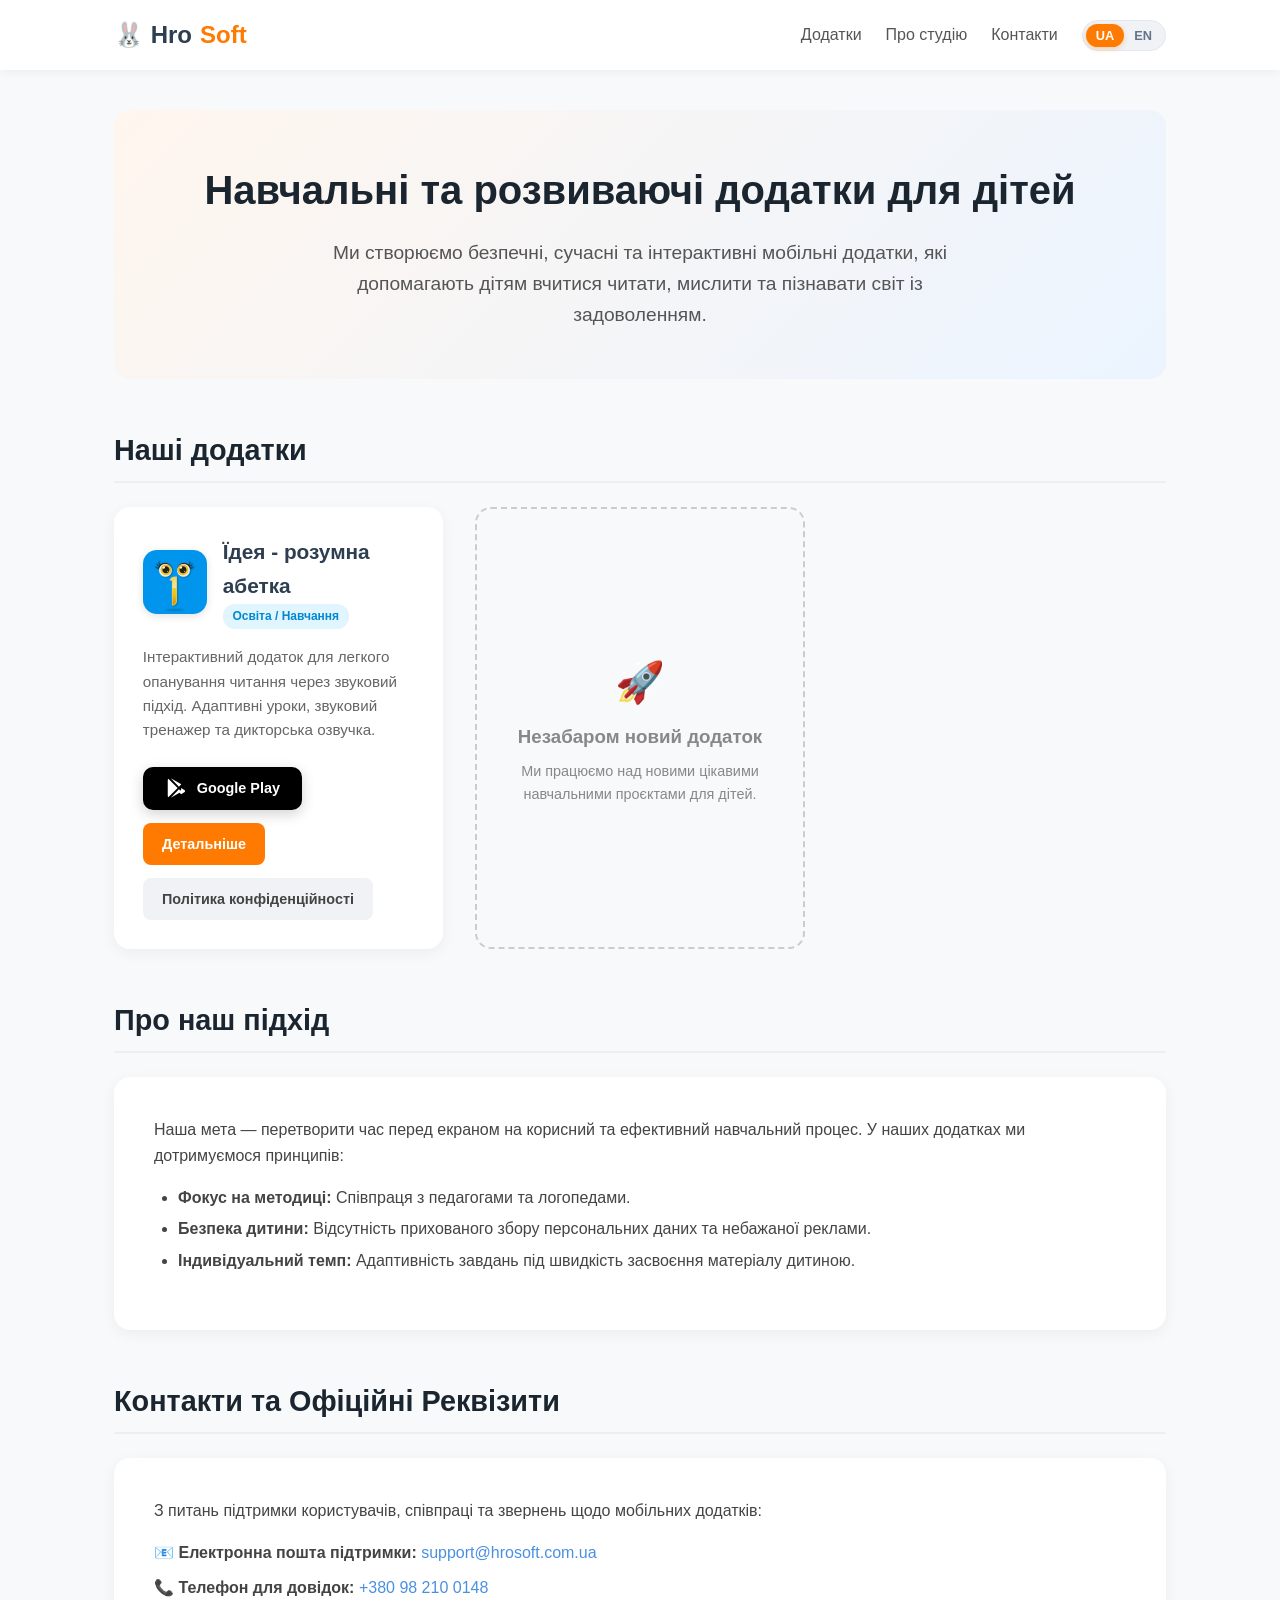
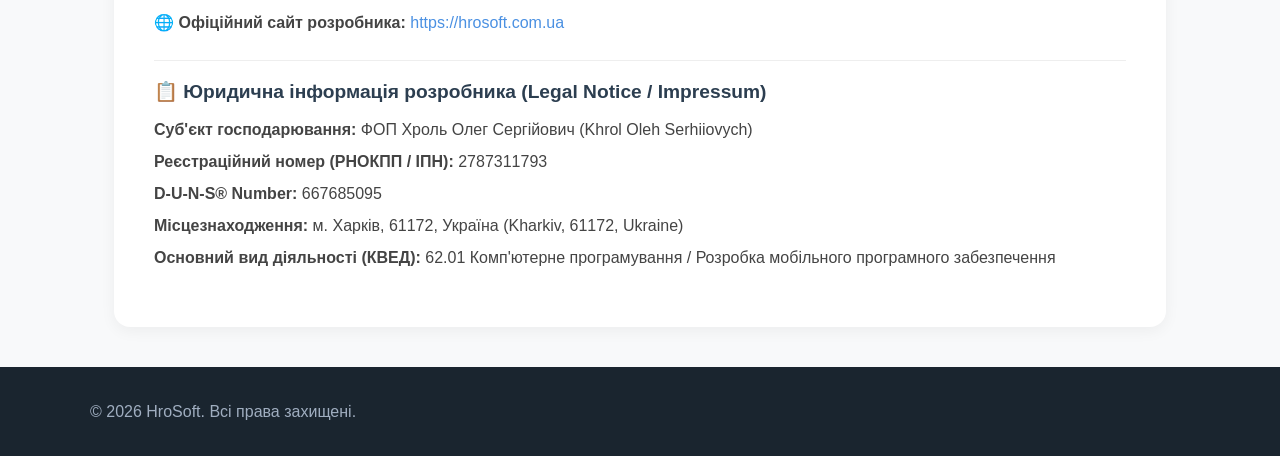
==== index.html @ e489e6f2 "ga4" ====
<!DOCTYPE html>
<html lang="uk">
<head>
    <meta charset="UTF-8">
    <meta name="viewport" content="width=device-width, initial-scale=1.0">
    <title>HroSoft — Інтерактивні та Навчальні Додатки для Дітей / Educational Apps for Kids</title>
    <meta name="description" content="Розробка сучасних, безпечних та якісних освітніх мобільних додатків для дітей. Educational apps for kids.">
    <link rel="stylesheet" href="css/style.css">
    <!-- Google Tag Manager / Analytics -->
    <script async src="https://www.googletagmanager.com/gtm.js?id=GTM-M3L9XRZD"></script>
    <script>
      window.dataLayer = window.dataLayer || [];
      function gtag(){dataLayer.push(arguments);}
      gtag('js', new Date());
      gtag('config', 'GTM-M3L9XRZD', { 'allow_google_signals': false });
    </script>
    <script src="js/lang-switcher.js" defer></script>
    <script src="js/analytics.js" defer></script>
</head>
<body>

    <!-- Header Navigation -->
    <header>
        <div class="nav-container">
            <div class="logo">
                🐰 Hro<span>Soft</span>
            </div>
            <ul class="nav-links">
                <li><a href="#apps" data-lang="uk">Додатки</a><a href="#apps" data-lang="en">Apps</a></li>
                <li><a href="#about" data-lang="uk">Про студію</a><a href="#about" data-lang="en">About Us</a></li>
                <li><a href="#contact" data-lang="uk">Контакти</a><a href="#contact" data-lang="en">Contact</a></li>
                <li>
                    <div class="lang-switcher">
                        <button class="lang-btn lang-btn-uk active">UA</button>
                        <button class="lang-btn lang-btn-en">EN</button>
                    </div>
                </li>
            </ul>
        </div>
    </header>

    <!-- Main Content Container -->
    <main class="container">

        <!-- Hero Section -->
        <section class="hero">
            <div data-lang="uk">
                <h1>Навчальні та розвиваючі додатки для дітей</h1>
                <p>Ми створюємо безпечні, сучасні та інтерактивні мобільні додатки, які допомагають дітям вчитися читати, мислити та пізнавати світ із задоволенням.</p>
            </div>
            <div data-lang="en">
                <h1>Educational & Interactive Apps for Kids</h1>
                <p>We craft safe, modern, and engaging mobile applications designed to help children learn reading, critical thinking, and exploring the world with joy.</p>
            </div>
        </section>

        <!-- Apps Section -->
        <section id="apps">
            <h2 class="section-title" data-lang="uk">Наші додатки</h2>
            <h2 class="section-title" data-lang="en">Our Applications</h2>

            <div class="app-grid">

                <!-- App Card 1: Alphabet for Kids -->
                <div class="app-card">
                    <div class="app-header">
                        <img src="img/alphabet-for-kids_app-icon.png" alt="Їдея - розумна абетка" class="app-icon-img">
                        <div class="app-title">
                            <h3 data-lang="uk">Їдея - розумна абетка</h3>
                            <h3 data-lang="en">Idea - Smart Alphabet for Kids</h3>
                            <span class="app-badge" data-lang="uk">Освіта / Навчання</span>
                            <span class="app-badge" data-lang="en">Education / Learning</span>
                        </div>
                    </div>
                    <p class="app-desc" data-lang="uk">
                        Інтерактивний додаток для легкого опанування читання через звуковий підхід. Адаптивні уроки, звуковий тренажер та дикторська озвучка.
                    </p>
                    <p class="app-desc" data-lang="en">
                        An interactive app for learning reading through a sound-focused phonics method. Adaptive lessons, voice trainer, and studio narration.
                    </p>
                    <div class="app-actions">
                        <a href="https://play.google.com/store/apps/details?id=com.khrololll.alphabetforkids" target="_blank" class="btn btn-playstore" data-lang="uk" onclick="HroSoftAnalytics.trackGooglePlayClick('home_app_card')">
                            <svg viewBox="0 0 24 24" fill="currentColor"><path d="M3.609 1.814L13.792 12 3.61 22.186A2.373 2.373 0 0 1 3 20.573V3.427c0-.623.235-1.205.609-1.613zm11.6 11.601l2.571 2.571-11.442 6.55 8.871-9.121zm0-2.83l-8.87-9.122 11.441 6.551-2.571 2.571zm2.348 1.415l3.585 2.053a1.498 1.498 0 0 1 0 2.594l-3.585 2.053-2.348-2.348 2.348-2.352z"/></svg>
                            Google Play
                        </a>
                        <a href="https://play.google.com/store/apps/details?id=com.khrololll.alphabetforkids" target="_blank" class="btn btn-playstore" data-lang="en" onclick="HroSoftAnalytics.trackGooglePlayClick('home_app_card')">
                            <svg viewBox="0 0 24 24" fill="currentColor"><path d="M3.609 1.814L13.792 12 3.61 22.186A2.373 2.373 0 0 1 3 20.573V3.427c0-.623.235-1.205.609-1.613zm11.6 11.601l2.571 2.571-11.442 6.55 8.871-9.121zm0-2.83l-8.87-9.122 11.441 6.551-2.571 2.571zm2.348 1.415l3.585 2.053a1.498 1.498 0 0 1 0 2.594l-3.585 2.053-2.348-2.348 2.348-2.352z"/></svg>
                            Google Play
                        </a>
                        <a href="apps/alphabet-for-kids.html" class="btn btn-primary" data-lang="uk">Детальніше</a>
                        <a href="apps/alphabet-for-kids.html" class="btn btn-primary" data-lang="en">Learn More</a>
                        <a href="privacy/alphabet-for-kids.html" class="btn btn-secondary" data-lang="uk">Політика конфіденційності</a>
                        <a href="privacy/alphabet-for-kids.html" class="btn btn-secondary" data-lang="en">Privacy Policy</a>
                    </div>
                </div>

                <!-- Placeholder App Card 2 (Future App) -->
                <div class="app-card placeholder">
                    <div data-lang="uk">
                        <span style="font-size: 2.5rem; display: block; margin-bottom: 0.5rem;">🚀</span>
                        <h3>Незабаром новий додаток</h3>
                        <p style="font-size: 0.9rem; margin-top: 0.5rem;">Ми працюємо над новими цікавими навчальними проєктами для дітей.</p>
                    </div>
                    <div data-lang="en">
                        <span style="font-size: 2.5rem; display: block; margin-bottom: 0.5rem;">🚀</span>
                        <h3>New App Coming Soon</h3>
                        <p style="font-size: 0.9rem; margin-top: 0.5rem;">We are developing new engaging educational products for children.</p>
                    </div>
                </div>

            </div>
        </section>

        <!-- About Section -->
        <section id="about" style="margin-bottom: 3rem;">
            <h2 class="section-title" data-lang="uk">Про наш підхід</h2>
            <h2 class="section-title" data-lang="en">Our Pedagogical Approach</h2>
            <div class="doc-content">
                <div data-lang="uk">
                    <p>Наша мета — перетворити час перед екраном на корисний та ефективний навчальний процес. У наших додатках ми дотримуємося принципів:</p>
                    <ul>
                        <li><strong>Фокус на методиці:</strong> Співпраця з педагогами та логопедами.</li>
                        <li><strong>Безпека дитини:</strong> Відсутність прихованого збору персональних даних та небажаної реклами.</li>
                        <li><strong>Індивідуальний темп:</strong> Адаптивність завдань під швидкість засвоєння матеріалу дитиною.</li>
                    </ul>
                </div>
                <div data-lang="en">
                    <p>Our mission is to turn screen time into a fruitful and effective educational experience. In all our applications, we follow strict core principles:</p>
                    <ul>
                        <li><strong>Phonics & Pedagogy:</strong> Developed in alignment with speech therapists and educators.</li>
                        <li><strong>Child Safety First:</strong> Zero personal data tracking, no third-party ads, fully COPPA compliant.</li>
                        <li><strong>Adaptive Pace:</strong> Smart algorithms tailored to each child's individual learning speed.</li>
                    </ul>
                </div>
            </div>
        </section>

        <!-- Contact & Legal Section -->
        <section id="contact">
            <h2 class="section-title" data-lang="uk">Контакти та Офіційні Реквізити</h2>
            <h2 class="section-title" data-lang="en">Contact & Legal Notice</h2>
            <div class="doc-content">
                <div data-lang="uk">
                    <p>З питань підтримки користувачів, співпраці та звернень щодо мобільних додатків:</p>
                    <ul style="list-style: none; padding-left: 0; margin-bottom: 1.5rem;">
                        <li style="margin-bottom: 0.6rem;">
                            📧 <strong>Електронна пошта підтримки:</strong>
                            <a href="mailto:support@hrosoft.com.ua">support@hrosoft.com.ua</a>
                        </li>
                        <li style="margin-bottom: 0.6rem;">
                            📞 <strong>Телефон для довідок:</strong>
                            <a href="tel:+380982100148">+380 98 210 0148</a>
                        </li>
                        <li style="margin-bottom: 0.6rem;">
                            🌐 <strong>Офіційний сайт розробника:</strong>
                            <a href="https://hrosoft.com.ua">https://hrosoft.com.ua</a>
                        </li>
                    </ul>

                    <h3 style="font-size: 1.2rem; color: #2c3e50; margin-top: 1.5rem; margin-bottom: 0.6rem; border-top: 1px solid #eee; padding-top: 1rem;">
                        📋 Юридична інформація розробника (Legal Notice / Impressum)
                    </h3>
                    <ul style="list-style: none; padding-left: 0;">
                        <li style="margin-bottom: 0.4rem;">
                            <strong>Суб'єкт господарювання:</strong> ФОП Хроль Олег Сергійович (Khrol Oleh Serhiiovych)
                        </li>
                        <li style="margin-bottom: 0.4rem;">
                            <strong>Реєстраційний номер (РНОКПП / ІПН):</strong> 2787311793
                        </li>
                        <li style="margin-bottom: 0.4rem;">
                            <strong>D-U-N-S® Number:</strong> 667685095
                        </li>
                        <li style="margin-bottom: 0.4rem;">
                            <strong>Місцезнаходження:</strong> м. Харків, 61172, Україна (Kharkiv, 61172, Ukraine)
                        </li>
                        <li style="margin-bottom: 0.4rem;">
                            <strong>Основний вид діяльності (КВЕД):</strong> 62.01 Комп'ютерне програмування / Розробка мобільного програмного забезпечення
                        </li>
                    </ul>
                </div>
                <div data-lang="en">
                    <p>For customer support, inquiries, and partnership requests:</p>
                    <ul style="list-style: none; padding-left: 0; margin-bottom: 1.5rem;">
                        <li style="margin-bottom: 0.6rem;">
                            📧 <strong>Support Email:</strong>
                            <a href="mailto:support@hrosoft.com.ua">support@hrosoft.com.ua</a>
                        </li>
                        <li style="margin-bottom: 0.6rem;">
                            📞 <strong>Phone:</strong>
                            <a href="tel:+380982100148">+380 98 210 0148</a>
                        </li>
                        <li style="margin-bottom: 0.6rem;">
                            🌐 <strong>Official Website:</strong>
                            <a href="https://hrosoft.com.ua">https://hrosoft.com.ua</a>
                        </li>
                    </ul>

                    <h3 style="font-size: 1.2rem; color: #2c3e50; margin-top: 1.5rem; margin-bottom: 0.6rem; border-top: 1px solid #eee; padding-top: 1rem;">
                        📋 Publisher Information & Legal Impressum
                    </h3>
                    <ul style="list-style: none; padding-left: 0;">
                        <li style="margin-bottom: 0.4rem;">
                            <strong>Publisher Entity:</strong> Sole Proprietor Khrol Oleh Serhiiovych (HroSoft)
                        </li>
                        <li style="margin-bottom: 0.4rem;">
                            <strong>Tax Registration Number (INN/РНОКПП):</strong> 2787311793
                        </li>
                        <li style="margin-bottom: 0.4rem;">
                            <strong>D-U-N-S® Number:</strong> 667685095
                        </li>
                        <li style="margin-bottom: 0.4rem;">
                            <strong>Business Location:</strong> Kharkiv, 61172, Ukraine
                        </li>
                        <li style="margin-bottom: 0.4rem;">
                            <strong>Primary Activity (NACE / KVED):</strong> 62.01 Computer Programming / Mobile Software Development
                        </li>
                    </ul>
                </div>
            </div>
        </section>

    </main>

    <!-- Footer -->
    <footer>
        <div class="footer-container">
            <div>
                &copy; 2026 HroSoft. <span data-lang="uk">Всі права захищені.</span><span data-lang="en">All rights reserved.</span>
            </div>
        </div>
    </footer>

</body>
</html>
---- css/style.css ----
/* Global Reset & Base Styles */
* {
    box-sizing: border-box;
    margin: 0;
    padding: 0;
}

body {
    font-family: -apple-system, BlinkMacSystemFont, "Segoe UI", Roboto, Helvetica, Arial, sans-serif;
    line-height: 1.6;
    color: #2c3e50;
    background-color: #f8f9fa;
    display: flex;
    flex-direction: column;
    min-height: 100vh;
}

a {
    color: #4A90E2;
    text-decoration: none;
    transition: color 0.2s ease-in-out;
}

a:hover {
    color: #2a65a0;
    text-decoration: underline;
}

/* Header & Navigation */
header {
    background: #ffffff;
    box-shadow: 0 2px 10px rgba(0, 0, 0, 0.05);
    position: sticky;
    top: 0;
    z-index: 1000;
}

.nav-container {
    max-width: 1100px;
    margin: 0 auto;
    padding: 1rem 1.5rem;
    display: flex;
    justify-content: space-between;
    align-items: center;
}

.logo {
    font-size: 1.5rem;
    font-weight: 700;
    color: #2c3e50;
    display: flex;
    align-items: center;
    gap: 0.5rem;
}

.logo span {
    color: #FF7A00; /* Vibrant Orange accent */
}

.nav-links {
    display: flex;
    list-style: none;
    gap: 1.5rem;
    align-items: center;
}

.nav-links a {
    font-weight: 500;
    color: #555;
}

.nav-links a:hover {
    color: #FF7A00;
    text-decoration: none;
}

/* Language Switcher Pill Button */
.lang-switcher {
    display: inline-flex;
    background: #f0f2f5;
    border-radius: 20px;
    padding: 3px;
    border: 1px solid #e2e8f0;
}

.lang-btn {
    padding: 4px 10px;
    font-size: 0.8rem;
    font-weight: 700;
    border-radius: 16px;
    color: #64748b;
    cursor: pointer;
    border: none;
    background: transparent;
    transition: all 0.2s ease;
    text-decoration: none !important;
}

.lang-btn.active {
    background: #FF7A00;
    color: #ffffff !important;
    box-shadow: 0 2px 5px rgba(255, 122, 0, 0.3);
}

/* Container */
.container {
    max-width: 1100px;
    margin: 0 auto;
    padding: 2.5rem 1.5rem;
    flex: 1;
}

/* Hero Section */
.hero {
    text-align: center;
    padding: 3rem 1.5rem;
    background: linear-gradient(135deg, #FFF6EE 0%, #EBF4FF 100%);
    border-radius: 16px;
    margin-bottom: 3rem;
}

.hero h1 {
    font-size: 2.5rem;
    color: #1a252f;
    margin-bottom: 1rem;
}

.hero p {
    font-size: 1.2rem;
    color: #555;
    max-width: 700px;
    margin: 0 auto;
}

/* App Cards Grid */
.section-title {
    font-size: 1.8rem;
    margin-bottom: 1.5rem;
    color: #1a252f;
    border-bottom: 2px solid #eee;
    padding-bottom: 0.5rem;
}

.app-grid {
    display: grid;
    grid-template-columns: repeat(auto-fill, minmax(300px, 1fr));
    gap: 2rem;
    margin-bottom: 3rem;
}

.app-card {
    background: #ffffff;
    border-radius: 16px;
    padding: 1.8rem;
    box-shadow: 0 4px 15px rgba(0, 0, 0, 0.05);
    display: flex;
    flex-direction: column;
    transition: transform 0.2s ease, box-shadow 0.2s ease;
}

.app-card:hover {
    transform: translateY(-5px);
    box-shadow: 0 8px 25px rgba(0, 0, 0, 0.1);
}

.app-header {
    display: flex;
    align-items: center;
    gap: 1rem;
    margin-bottom: 1rem;
}

.app-icon, .app-icon-blue {
    width: 64px;
    height: 64px;
    background: #FF7A00;
    color: white;
    font-size: 2rem;
    display: flex;
    align-items: center;
    justify-content: center;
    border-radius: 14px;
    font-weight: bold;
}

.app-icon-blue {
    background: #2596be;
    color: #ffe54b;
}

.app-icon-img {
    width: 64px;
    height: 64px;
    border-radius: 14px;
    object-fit: cover;
    box-shadow: 0 2px 8px rgba(0, 0, 0, 0.12);
}

.app-icon-img-large {
    width: 80px;
    height: 80px;
    border-radius: 18px;
    object-fit: cover;
    box-shadow: 0 4px 12px rgba(0, 0, 0, 0.15);
}

.app-title h3 {
    font-size: 1.3rem;
    color: #2c3e50;
}

.app-badge {
    font-size: 0.75rem;
    background: #e1f5fe;
    color: #0288d1;
    padding: 0.2rem 0.6rem;
    border-radius: 12px;
    font-weight: 600;
    display: inline-block;
}

.app-desc {
    color: #666;
    margin-bottom: 1.5rem;
    flex: 1;
    font-size: 0.95rem;
}

.app-actions {
    display: flex;
    flex-wrap: wrap;
    gap: 0.8rem;
}

.btn {
    display: inline-block;
    padding: 0.6rem 1.2rem;
    border-radius: 8px;
    font-weight: 600;
    font-size: 0.9rem;
    text-align: center;
    cursor: pointer;
    border: none;
    transition: background 0.2s ease;
}

.btn-primary {
    background: #FF7A00;
    color: #fff !important;
}

.btn-primary:hover {
    background: #e06c00;
    text-decoration: none;
}

.btn-secondary {
    background: #f0f2f5;
    color: #444 !important;
}

.btn-secondary:hover {
    background: #e2e5e9;
    text-decoration: none;
}

/* Google Play Store Badge Button */
.btn-playstore {
    background: #000000;
    color: #ffffff !important;
    display: inline-flex;
    align-items: center;
    gap: 0.6rem;
    padding: 0.65rem 1.4rem;
    border-radius: 10px;
    font-weight: 600;
    box-shadow: 0 4px 14px rgba(0,0,0,0.18);
    transition: transform 0.2s ease, background 0.2s ease;
}

.btn-playstore:hover {
    background: #1a1a1a;
    transform: translateY(-2px);
    text-decoration: none;
}

.btn-playstore svg {
    width: 22px;
    height: 22px;
}

/* Screenshot Gallery */
.screenshot-gallery-container {
    margin: 2rem 0;
}

.screenshot-gallery {
    display: flex;
    gap: 1.2rem;
    overflow-x: auto;
    padding: 0.5rem 0.2rem 1.5rem 0.2rem;
    scroll-behavior: smooth;
    -webkit-overflow-scrolling: touch;
}

.screenshot-gallery::-webkit-scrollbar {
    height: 8px;
}

.screenshot-gallery::-webkit-scrollbar-track {
    background: #edf2f7;
    border-radius: 4px;
}

.screenshot-gallery::-webkit-scrollbar-thumb {
    background: #cbd5e0;
    border-radius: 4px;
}

.screenshot-gallery::-webkit-scrollbar-thumb:hover {
    background: #a0aec0;
}

.screenshot-item {
    flex: 0 0 auto;
    width: 220px;
    border-radius: 16px;
    overflow: hidden;
    box-shadow: 0 6px 18px rgba(0, 0, 0, 0.1);
    transition: transform 0.2s ease;
}

.screenshot-item:hover {
    transform: translateY(-4px);
}

.screenshot-item img {
    width: 100%;
    height: auto;
    display: block;
    border-radius: 16px;
}

/* ==========================================
   VIDEO CAROUSEL STYLES
   ========================================== */
.carousel-container {
    position: relative;
    max-width: 800px;
    margin: 2.5rem auto;
    overflow: hidden;
    border-radius: 20px;
    box-shadow: 0 10px 30px rgba(0, 0, 0, 0.08);
    background: #ffffff;
}

.carousel-track {
    display: flex;
    transition: transform 0.4s ease-in-out;
}

.carousel-slide {
    min-width: 100%;
    box-sizing: border-box;
    padding: 2rem;
    text-align: center;
}

.video-placeholder-wrapper {
    position: relative;
    width: 100%;
    max-width: 600px;
    aspect-ratio: 16 / 9;
    margin: 0 auto 1.5rem auto;
    border-radius: 16px;
    overflow: hidden;
    background: #1a252f;
    box-shadow: 0 6px 20px rgba(0, 0, 0, 0.15);
    cursor: pointer;
}

.video-placeholder-wrapper img {
    width: 100%;
    height: 100%;
    object-fit: cover;
    opacity: 0.85;
    transition: opacity 0.3s ease;
}

.video-placeholder-wrapper:hover img {
    opacity: 0.95;
}

.play-overlay-button {
    position: absolute;
    top: 50%;
    left: 50%;
    transform: translate(-50%, -50%);
    width: 68px;
    height: 68px;
    background: rgba(255, 122, 0, 0.9);
    border-radius: 50%;
    display: flex;
    align-items: center;
    justify-content: center;
    color: #ffffff;
    font-size: 2rem;
    box-shadow: 0 4px 15px rgba(255, 122, 0, 0.4);
    transition: transform 0.2s ease, background 0.2s ease;
}

.video-placeholder-wrapper:hover .play-overlay-button {
    transform: translate(-50%, -50%) scale(1.1);
    background: #FF7A00;
}

.slide-caption {
    font-size: 1.1rem;
    color: #444;
    font-weight: 500;
    line-height: 1.5;
    max-width: 650px;
    margin: 0 auto;
}

.carousel-controls {
    display: flex;
    align-items: center;
    justify-content: space-between;
    padding: 1rem 2rem 1.5rem 2rem;
}

.carousel-btn {
    background: #ffffff;
    border: 2px solid #e2e8f0;
    width: 44px;
    height: 44px;
    border-radius: 50%;
    font-size: 1.3rem;
    color: #2c3e50;
    cursor: pointer;
    display: flex;
    align-items: center;
    justify-content: center;
    transition: all 0.2s ease;
}

.carousel-btn:hover:not(:disabled) {
    background: #FF7A00;
    color: #ffffff;
    border-color: #FF7A00;
}

.carousel-btn:disabled {
    opacity: 0.3;
    cursor: not-allowed;
}

.carousel-dots {
    display: flex;
    gap: 0.5rem;
}

.carousel-dot {
    width: 10px;
    height: 10px;
    border-radius: 50%;
    background: #cbd5e0;
    border: none;
    cursor: pointer;
    transition: all 0.3s ease;
}

.carousel-dot.active {
    background: #FF7A00;
    width: 24px;
    border-radius: 12px;
}


/* ==========================================
   3D FLIP CARDS STYLES (BENEFITS)
   ========================================== */
.flip-cards-grid {
    display: grid;
    grid-template-columns: repeat(auto-fill, minmax(280px, 1fr));
    gap: 1.8rem;
    margin: 2.5rem 0;
}

.flip-card {
    background-color: transparent;
    width: 100%;
    height: 220px;
    perspective: 1000px;
    cursor: pointer;
}

.flip-card-inner {
    position: relative;
    width: 100%;
    height: 100%;
    text-align: center;
    transition: transform 0.6s cubic-bezier(0.4, 0, 0.2, 1);
    transform-style: preserve-3d;
    border-radius: 16px;
    box-shadow: 0 4px 15px rgba(0, 0, 0, 0.06);
}

.flip-card:hover .flip-card-inner,
.flip-card.flipped .flip-card-inner {
    transform: rotateY(180deg);
}

.flip-card-front,
.flip-card-back {
    position: absolute;
    width: 100%;
    height: 100%;
    -webkit-backface-visibility: hidden;
    backface-visibility: hidden;
    border-radius: 16px;
    padding: 1.8rem;
    display: flex;
    flex-direction: column;
    justify-content: center;
    align-items: center;
    box-sizing: border-box;
}

.flip-card-front {
    background: #ffffff;
    border: 2px solid #edf2f7;
    color: #1a252f;
}

.flip-card-front h3 {
    font-size: 1.3rem;
    color: #2c3e50;
    margin-bottom: 0.8rem;
}

.flip-hint {
    font-size: 0.8rem;
    color: #FF7A00;
    font-weight: 600;
    display: inline-block;
    background: #FFF6EE;
    padding: 0.3rem 0.8rem;
    border-radius: 12px;
}

.flip-card-back {
    background: linear-gradient(135deg, #1a252f 0%, #2c3e50 100%);
    color: #ffffff;
    transform: rotateY(180deg);
}

.flip-card-back p {
    font-size: 0.95rem;
    line-height: 1.5;
    color: #e2e8f0;
}


/* ==========================================
   4-STEP LEARNING FLOW STYLES
   ========================================== */
.steps-grid {
    display: grid;
    grid-template-columns: repeat(auto-fill, minmax(220px, 1fr));
    gap: 1.5rem;
    margin: 2.5rem 0;
}

.step-card {
    background: #ffffff;
    border-radius: 16px;
    padding: 1.8rem;
    text-align: center;
    box-shadow: 0 4px 15px rgba(0, 0, 0, 0.05);
    border-top: 4px solid #FF7A00;
    position: relative;
}

.step-number {
    position: absolute;
    top: -16px;
    left: 50%;
    transform: translateX(-50%);
    width: 32px;
    height: 32px;
    background: #FF7A00;
    color: #ffffff;
    font-weight: 700;
    border-radius: 50%;
    display: flex;
    align-items: center;
    justify-content: center;
    font-size: 0.9rem;
    box-shadow: 0 2px 8px rgba(255, 122, 0, 0.4);
}

.step-card h3 {
    font-size: 1.2rem;
    margin-top: 0.5rem;
    margin-bottom: 0.6rem;
    color: #1a252f;
}

.step-card p {
    font-size: 0.9rem;
    color: #666;
    line-height: 1.4;
}

/* Placeholder App Card */
.app-card.placeholder {
    border: 2px dashed #ccc;
    background: transparent;
    box-shadow: none;
    justify-content: center;
    align-items: center;
    text-align: center;
    color: #888;
    min-height: 220px;
}

.app-card.placeholder:hover {
    transform: none;
    box-shadow: none;
}

/* Document Page Styles */
.doc-content {
    background: #ffffff;
    padding: 2.5rem;
    border-radius: 16px;
    box-shadow: 0 4px 15px rgba(0, 0, 0, 0.05);
}

.doc-content h1 {
    font-size: 2rem;
    margin-bottom: 1.5rem;
    color: #1a252f;
}

.doc-content h2 {
    font-size: 1.4rem;
    margin-top: 1.8rem;
    margin-bottom: 0.8rem;
    color: #2c3e50;
    border-bottom: 1px solid #eee;
    padding-bottom: 0.4rem;
}

.doc-content p, .doc-content ul {
    margin-bottom: 1rem;
    color: #444;
}

.doc-content ul {
    padding-left: 1.5rem;
}

.doc-content li {
    margin-bottom: 0.4rem;
}

.placeholder-box {
    background: #fff8e1;
    border-left: 4px solid #ffb300;
    padding: 1rem 1.2rem;
    margin: 1.5rem 0;
    border-radius: 0 8px 8px 0;
    font-style: italic;
    color: #5d4037;
}

/* Footer */
footer {
    background: #1a252f;
    color: #a0aec0;
    padding: 2rem 1.5rem;
    margin-top: auto;
}

.footer-container {
    max-width: 1100px;
    margin: 0 auto;
    display: flex;
    flex-wrap: wrap;
    justify-content: space-between;
    align-items: center;
    gap: 1rem;
}

.footer-links a {
    color: #a0aec0;
    margin-left: 1.5rem;
}

.footer-links a:hover {
    color: #ffffff;
}

/* Mobile Responsive */
@media (max-width: 600px) {
    .nav-container {
        flex-direction: column;
        gap: 1rem;
    }

    .hero h1 {
        font-size: 1.8rem;
    }

    .footer-container {
        flex-direction: column;
        text-align: center;
    }

    .footer-links a {
        margin: 0 0.5rem;
    }
}
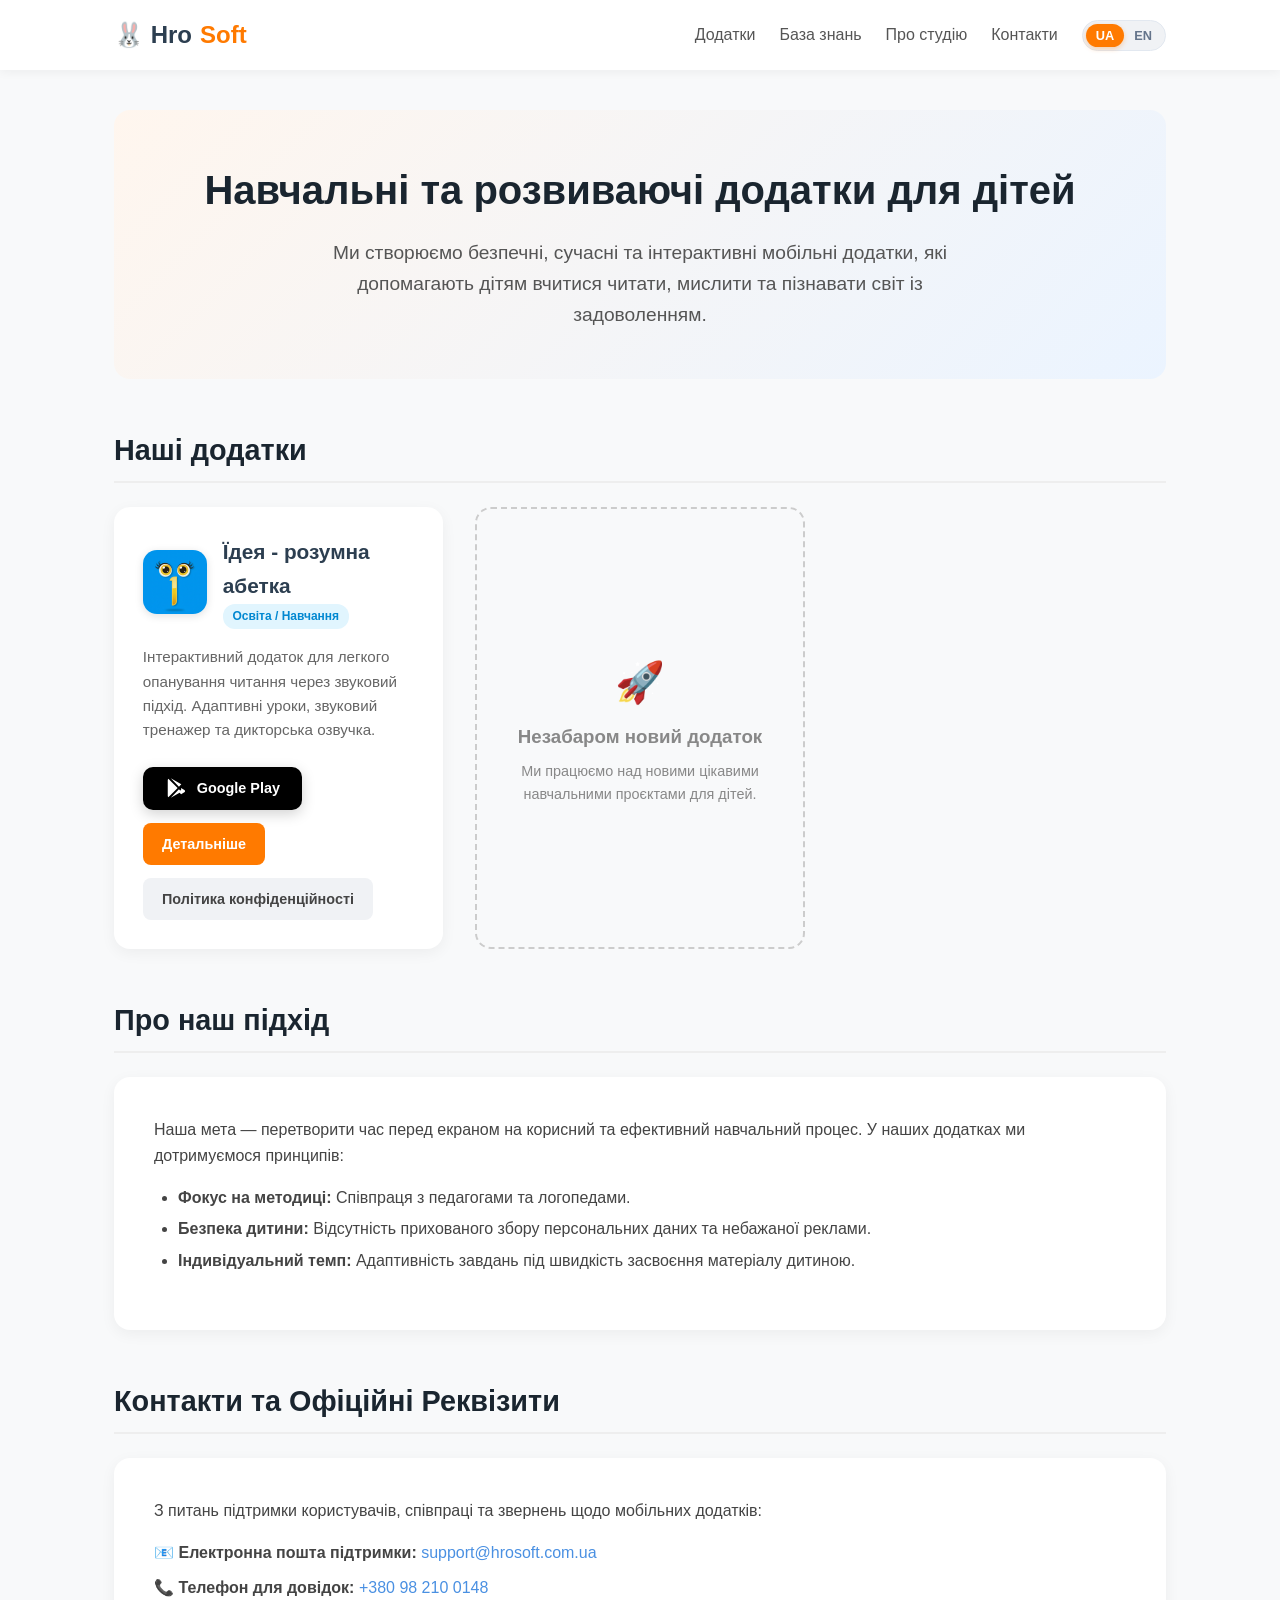
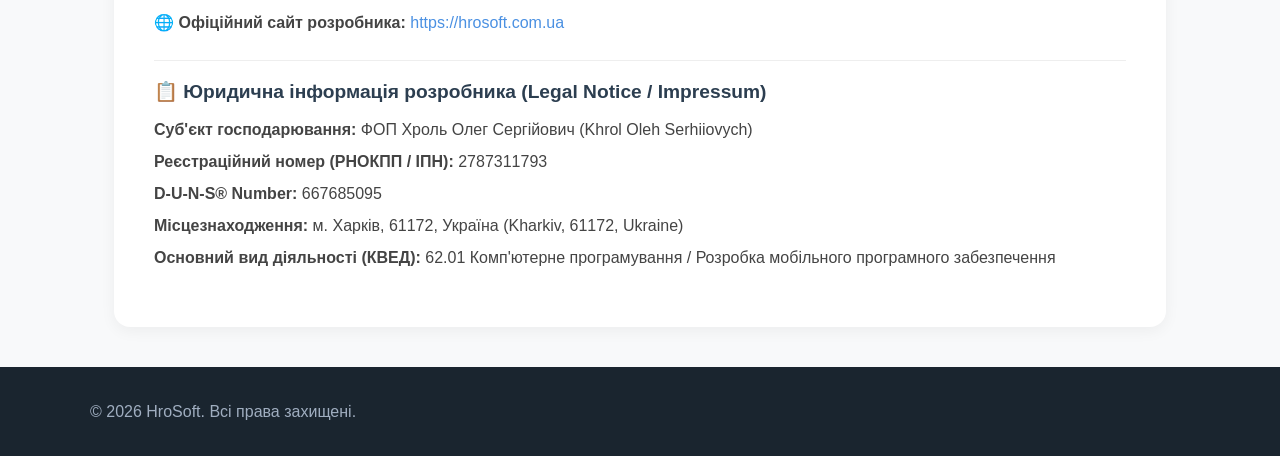
==== commit d5b6abb1: "adding some content" ====
--- a/index.html
+++ b/index.html
@@ -7,12 +7,12 @@
     <meta name="description" content="Розробка сучасних, безпечних та якісних освітніх мобільних додатків для дітей. Educational apps for kids.">
     <link rel="stylesheet" href="css/style.css">
     <!-- Google Tag Manager / Analytics -->
-    <script async src="https://www.googletagmanager.com/gtm.js?id=GTM-M3L9XRZD"></script>
+    <script async src="https://www.googletagmanager.com/gtm.js?id=GTM-NR4KRRZS"></script>
     <script>
       window.dataLayer = window.dataLayer || [];
       function gtag(){dataLayer.push(arguments);}
       gtag('js', new Date());
-      gtag('config', 'GTM-M3L9XRZD', { 'allow_google_signals': false });
+      gtag('config', 'GTM-NR4KRRZS', { 'allow_google_signals': false });
     </script>
     <script src="js/lang-switcher.js" defer></script>
     <script src="js/analytics.js" defer></script>
@@ -27,6 +27,7 @@
             </div>
             <ul class="nav-links">
                 <li><a href="#apps" data-lang="uk">Додатки</a><a href="#apps" data-lang="en">Apps</a></li>
+                <li><a href="content/alphabet-for-kids/index.html" data-lang="uk">База знань</a><a href="content/alphabet-for-kids/index.html" data-lang="en">Knowledge Hub</a></li>
                 <li><a href="#about" data-lang="uk">Про студію</a><a href="#about" data-lang="en">About Us</a></li>
                 <li><a href="#contact" data-lang="uk">Контакти</a><a href="#contact" data-lang="en">Contact</a></li>
                 <li>
--- a/css/style.css
+++ b/css/style.css
@@ -479,6 +479,58 @@
 
 
 /* ==========================================
+   HERO 3D FLIP CARD STYLES
+   ========================================== */
+.hero-flip-card {
+    width: 100%;
+    max-width: 280px;
+    height: 480px;
+    perspective: 1000px;
+    cursor: pointer;
+    margin: 0 auto;
+}
+
+.hero-flip-inner {
+    position: relative;
+    width: 100%;
+    height: 100%;
+    text-align: center;
+    transition: transform 0.6s cubic-bezier(0.4, 0, 0.2, 1);
+    transform-style: preserve-3d;
+}
+
+.hero-flip-card:hover .hero-flip-inner,
+.hero-flip-card.flipped .hero-flip-inner {
+    transform: rotateY(180deg);
+}
+
+.hero-flip-front,
+.hero-flip-back {
+    position: absolute;
+    width: 100%;
+    height: 100%;
+    -webkit-backface-visibility: hidden;
+    backface-visibility: hidden;
+    border-radius: 24px;
+    overflow: hidden;
+    box-shadow: 0 12px 35px rgba(0,0,0,0.15);
+    border: 4px solid #ffffff;
+    background: #ffffff;
+}
+
+.hero-flip-front img,
+.hero-flip-back img {
+    width: 100%;
+    height: 100%;
+    object-fit: cover;
+    display: block;
+}
+
+.hero-flip-back {
+    transform: rotateY(180deg);
+}
+
+/* ==========================================
    3D FLIP CARDS STYLES (BENEFITS)
    ========================================== */
 .flip-cards-grid {
@@ -507,7 +559,12 @@
     box-shadow: 0 4px 15px rgba(0, 0, 0, 0.06);
 }
 
-.flip-card:hover .flip-card-inner,
+@media (hover: hover) {
+    .flip-card:hover .flip-card-inner {
+        transform: rotateY(180deg);
+    }
+}
+
 .flip-card.flipped .flip-card-inner {
     transform: rotateY(180deg);
 }
@@ -614,6 +671,33 @@
     line-height: 1.4;
 }
 
+/* ==========================================
+   FOUNDER'S STORY BOX STYLES
+   ========================================== */
+.story-box {
+    background: #ffffff;
+    border-radius: 20px;
+    padding: 2.5rem;
+    box-shadow: 0 6px 20px rgba(0, 0, 0, 0.05);
+    border-left: 6px solid #FF7A00;
+    margin: 3rem 0;
+}
+
+.story-box p {
+    font-size: 1.05rem;
+    line-height: 1.7;
+    color: #444;
+    margin-bottom: 1.2rem;
+}
+
+.story-box p:last-child {
+    margin-bottom: 0;
+}
+
+.story-box strong {
+    color: #1a252f;
+}
+
 /* Placeholder App Card */
 .app-card.placeholder {
     border: 2px dashed #ccc;
@@ -705,14 +789,129 @@
 }
 
 /* Mobile Responsive */
-@media (max-width: 600px) {
+@media (max-width: 768px) {
+    html, body {
+        overflow-x: hidden;
+        width: 100%;
+    }
+
     .nav-container {
         flex-direction: column;
+        gap: 0.8rem;
+        padding: 0.8rem 1rem;
+        max-width: 100%;
+    }
+
+    .nav-links {
         gap: 1rem;
+        flex-wrap: wrap;
+        justify-content: center;
+        font-size: 0.9rem;
+    }
+
+    .container {
+        padding: 1rem 0.75rem;
+        max-width: 100%;
+        overflow-x: hidden;
+    }
+
+    .hero {
+        padding: 1.5rem 0.75rem !important;
+        text-align: center !important;
+        border-radius: 12px;
+        margin-bottom: 2rem;
+        max-width: 100%;
+    }
+
+    .hero > div[style*="flex"] {
+        flex-direction: column !important;
+        text-align: center !important;
+        align-items: center !important;
+        gap: 1rem !important;
+    }
+
+    .hero > div[style*="flex"] > div {
+        min-width: 0 !important;
+        width: 100% !important;
+        max-width: 100% !important;
     }
 
     .hero h1 {
-        font-size: 1.8rem;
+        font-size: 1.5rem !important;
+    }
+
+    .hero p {
+        font-size: 0.95rem !important;
+    }
+
+    .section-title {
+        font-size: 1.35rem;
+    }
+
+    .app-grid {
+        grid-template-columns: 1fr;
+        gap: 1rem;
+    }
+
+    .app-card {
+        padding: 1.2rem;
+    }
+
+    .flip-cards-grid {
+        grid-template-columns: 1fr;
+        gap: 1rem;
+    }
+
+    .flip-card {
+        height: 150px; /* Make compact so short text doesn't look lost */
+        width: 100%;
+    }
+
+    .flip-card-front, .flip-card-back {
+        padding: 1rem 1.2rem;
+    }
+
+    .flip-card-front h3 {
+        font-size: 1.15rem;
+    }
+
+    .flip-card-back p {
+        font-size: 0.9rem;
+    }
+
+    .steps-grid {
+        grid-template-columns: 1fr;
+        gap: 1.2rem;
+    }
+
+    .step-card {
+        padding: 1.2rem 1rem;
+    }
+
+    .story-box {
+        padding: 1.2rem 1rem;
+        margin: 1.5rem 0;
+    }
+
+    .story-box p {
+        font-size: 0.95rem;
+    }
+
+    .doc-content {
+        padding: 1.2rem;
+    }
+
+    .carousel-container {
+        max-width: 100%;
+        border-radius: 14px;
+    }
+
+    .carousel-slide {
+        padding: 0.8rem;
+    }
+
+    .carousel-controls {
+        padding: 0.6rem 0.8rem 1rem 0.8rem;
     }
 
     .footer-container {
@@ -720,7 +919,29 @@
         text-align: center;
     }
 
+    .footer-links {
+        display: flex;
+        flex-wrap: wrap;
+        justify-content: center;
+        gap: 0.8rem;
+    }
+
     .footer-links a {
-        margin: 0 0.5rem;
-    }
-}
+        margin-left: 0;
+        margin: 0 0.4rem;
+    }
+}
+
+@media (max-width: 480px) {
+    .hero h1 {
+        font-size: 1.35rem !important;
+    }
+
+    .flip-card {
+        height: 130px;
+    }
+
+    .flip-card-front h3 {
+        font-size: 1.05rem;
+    }
+}
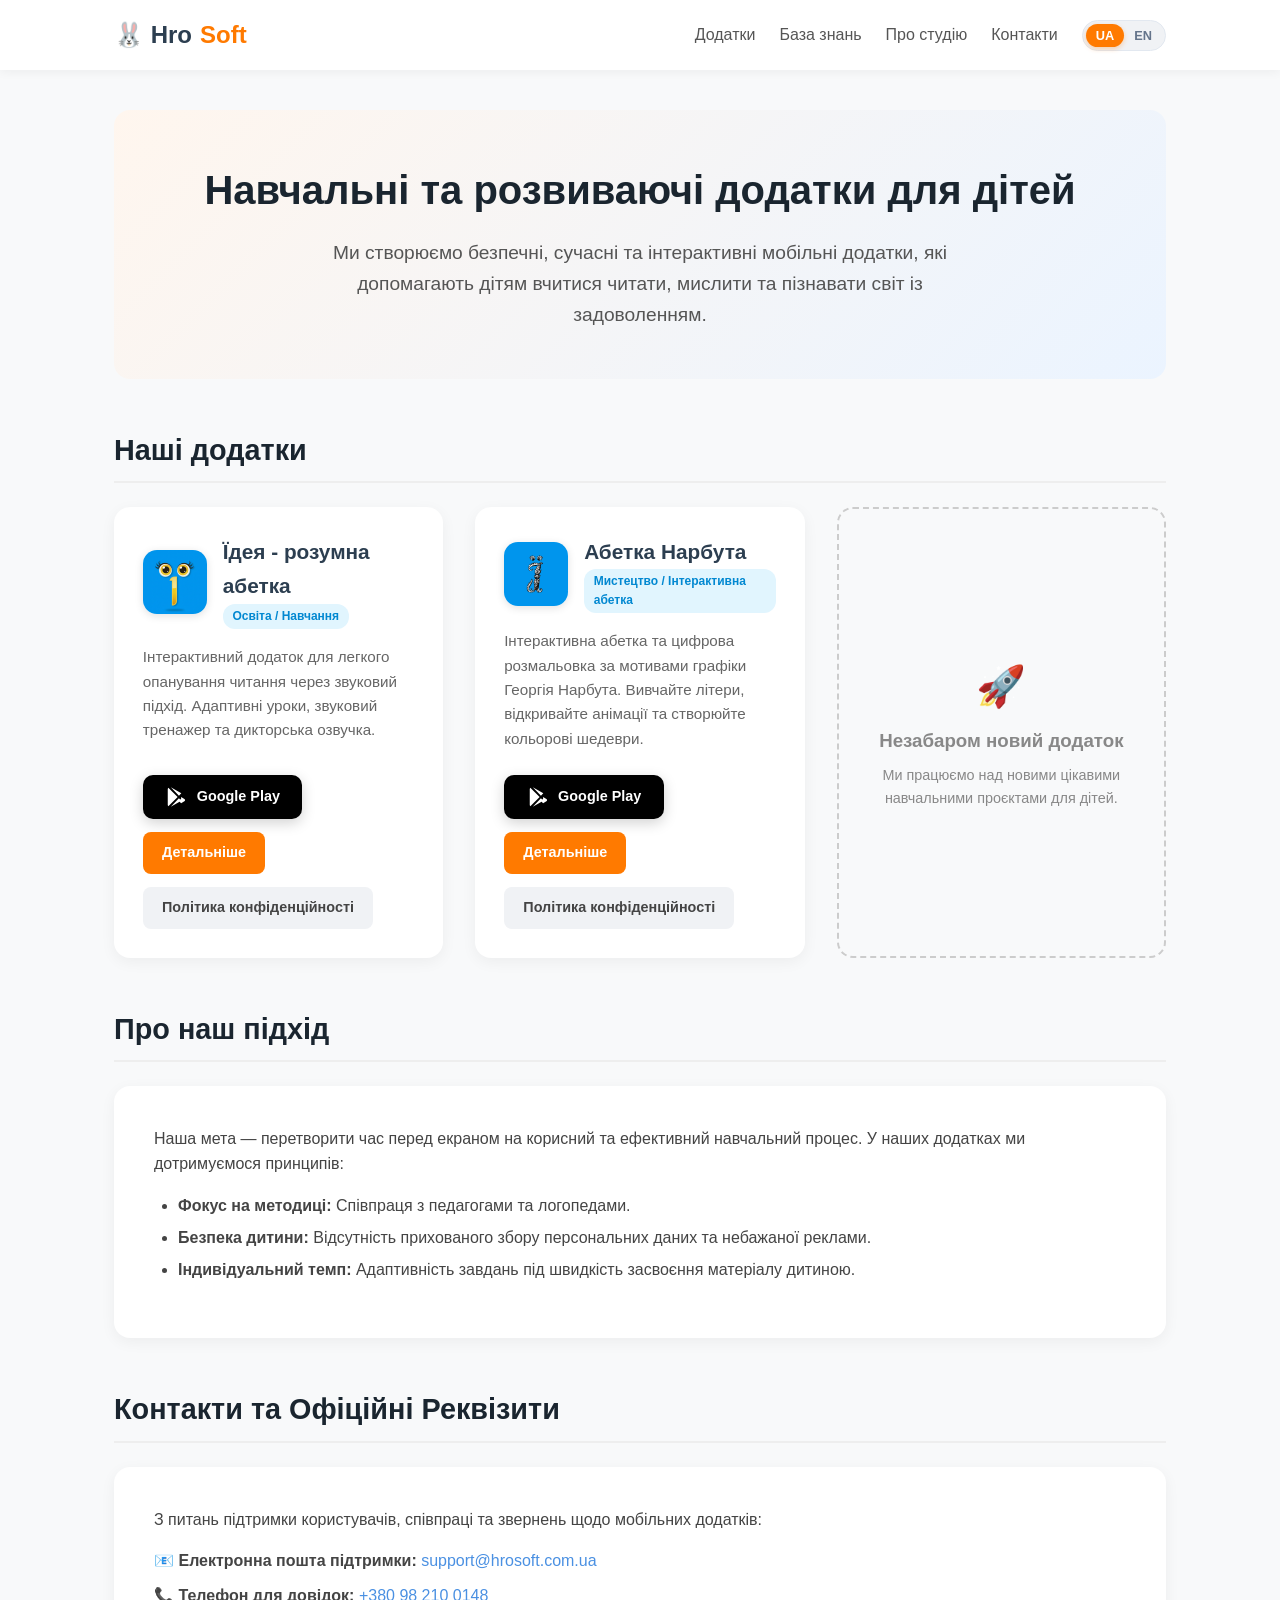
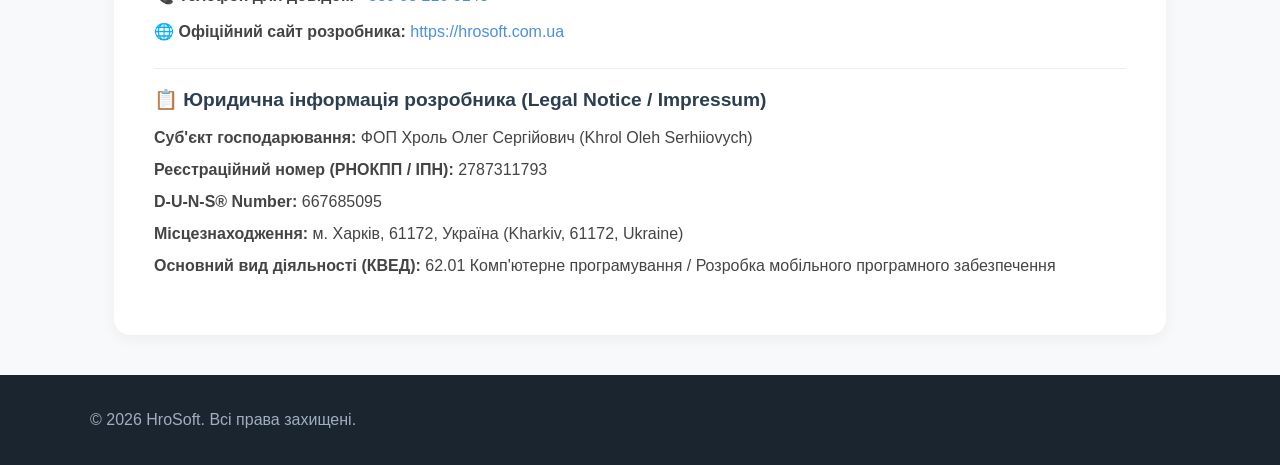
==== commit 9bc99635: "main page upd" ====
--- a/index.html
+++ b/index.html
@@ -95,7 +95,40 @@
                     </div>
                 </div>
 
-                <!-- Placeholder App Card 2 (Future App) -->
+                <!-- App Card 2: Narbut Alphabet -->
+                <div class="app-card">
+                    <div class="app-header">
+                        <img src="img/narbut-alphabet-icon.png" alt="Абетка Нарбута" class="app-icon-img">
+                        <div class="app-title">
+                            <h3 data-lang="uk">Абетка Нарбута</h3>
+                            <h3 data-lang="en">Narbut Alphabet</h3>
+                            <span class="app-badge" data-lang="uk">Мистецтво / Інтерактивна абетка</span>
+                            <span class="app-badge" data-lang="en">Art / Interactive Alphabet</span>
+                        </div>
+                    </div>
+                    <p class="app-desc" data-lang="uk">
+                        Інтерактивна абетка та цифрова розмальовка за мотивами графіки Георгія Нарбута. Вивчайте літери, відкривайте анімації та створюйте кольорові шедеври.
+                    </p>
+                    <p class="app-desc" data-lang="en">
+                        An interactive alphabet and digital coloring book based on Georgiy Narbut's graphics. Explore letters, animations, and create masterpieces.
+                    </p>
+                    <div class="app-actions">
+                        <a href="https://play.google.com/store/apps/details?id=com.khrololll.narbutalphabet" target="_blank" class="btn btn-playstore" data-lang="uk" onclick="HroSoftAnalytics.trackGooglePlayClick('home_app_card')">
+                            <svg viewBox="0 0 24 24" fill="currentColor"><path d="M3.609 1.814L13.792 12 3.61 22.186A2.373 2.373 0 0 1 3 20.573V3.427c0-.623.235-1.205.609-1.613zm11.6 11.601l2.571 2.571-11.442 6.55 8.871-9.121zm0-2.83l-8.87-9.122 11.441 6.551-2.571 2.571zm2.348 1.415l3.585 2.053a1.498 1.498 0 0 1 0 2.594l-3.585 2.053-2.348-2.348 2.348-2.352z"/></svg>
+                            Google Play
+                        </a>
+                        <a href="https://play.google.com/store/apps/details?id=com.khrololll.narbutalphabet" target="_blank" class="btn btn-playstore" data-lang="en" onclick="HroSoftAnalytics.trackGooglePlayClick('home_app_card')">
+                            <svg viewBox="0 0 24 24" fill="currentColor"><path d="M3.609 1.814L13.792 12 3.61 22.186A2.373 2.373 0 0 1 3 20.573V3.427c0-.623.235-1.205.609-1.613zm11.6 11.601l2.571 2.571-11.442 6.55 8.871-9.121zm0-2.83l-8.87-9.122 11.441 6.551-2.571 2.571zm2.348 1.415l3.585 2.053a1.498 1.498 0 0 1 0 2.594l-3.585 2.053-2.348-2.348 2.348-2.352z"/></svg>
+                            Google Play
+                        </a>
+                        <a href="apps/narbut-alphabet.html" class="btn btn-primary" data-lang="uk">Детальніше</a>
+                        <a href="apps/narbut-alphabet.html" class="btn btn-primary" data-lang="en">Learn More</a>
+                        <a href="privacy/narbut-alphabet.html" class="btn btn-secondary" data-lang="uk">Політика конфіденційності</a>
+                        <a href="privacy/narbut-alphabet.html" class="btn btn-secondary" data-lang="en">Privacy Policy</a>
+                    </div>
+                </div>
+
+                <!-- Placeholder App Card 3 (Future App) -->
                 <div class="app-card placeholder">
                     <div data-lang="uk">
                         <span style="font-size: 2.5rem; display: block; margin-bottom: 0.5rem;">🚀</span>
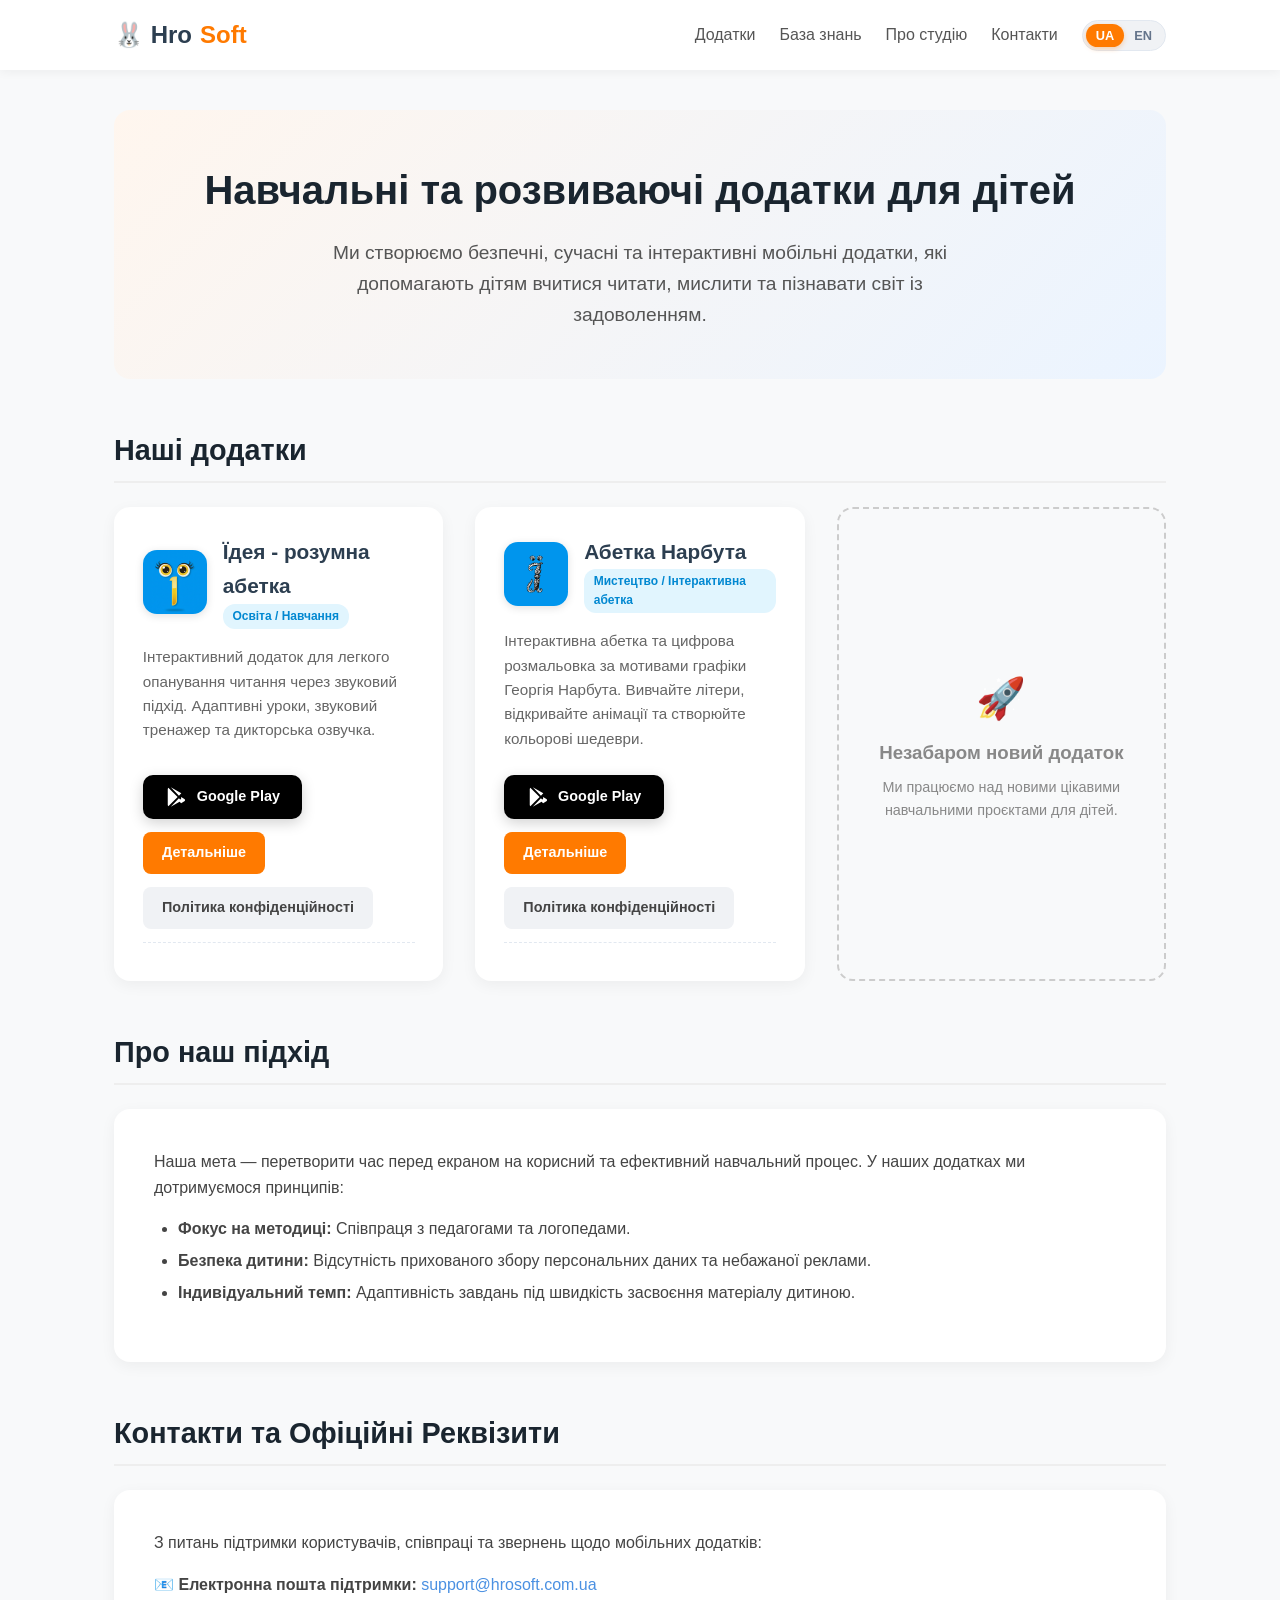
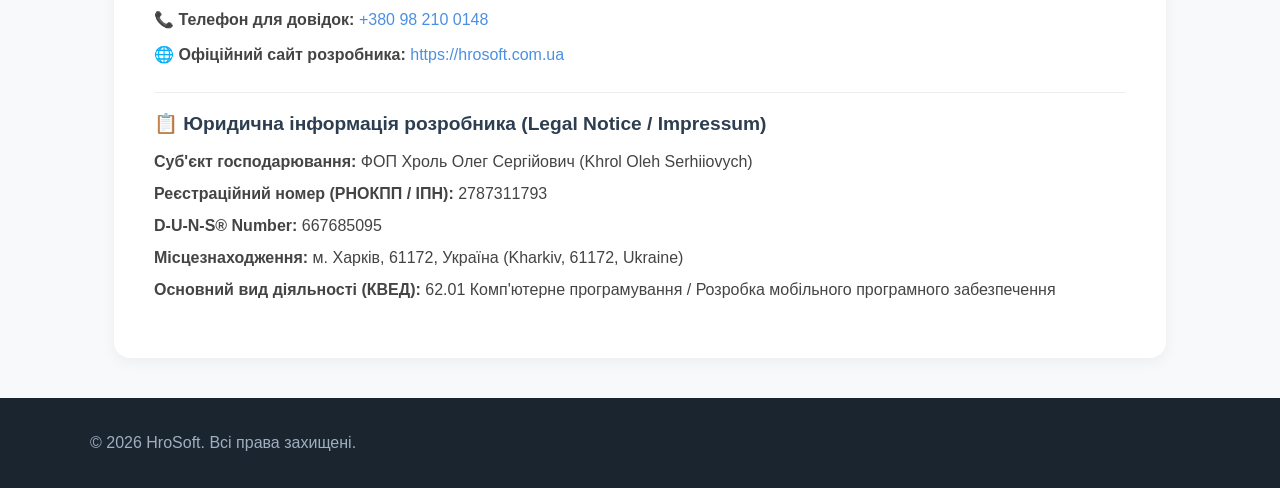
==== commit 4734f2b3: "upd" ====
--- a/index.html
+++ b/index.html
@@ -5,6 +5,7 @@
     <meta name="viewport" content="width=device-width, initial-scale=1.0">
     <title>HroSoft — Інтерактивні та Навчальні Додатки для Дітей / Educational Apps for Kids</title>
     <meta name="description" content="Розробка сучасних, безпечних та якісних освітніх мобільних додатків для дітей. Educational apps for kids.">
+    <link rel="canonical" href="https://hrosoft.com.ua/">
     <link rel="stylesheet" href="css/style.css">
     <!-- Google Tag Manager / Analytics -->
     <script async src="https://www.googletagmanager.com/gtm.js?id=GTM-NR4KRRZS"></script>
@@ -93,6 +94,7 @@
                         <a href="privacy/alphabet-for-kids.html" class="btn btn-secondary" data-lang="uk">Політика конфіденційності</a>
                         <a href="privacy/alphabet-for-kids.html" class="btn btn-secondary" data-lang="en">Privacy Policy</a>
                     </div>
+                    <div class="app-update-info" data-update-app="alphabet-for-kids" style="margin-top: 0.8rem; font-size: 0.82rem; color: #64748b; border-top: 1px dashed #e2e8f0; padding-top: 0.6rem;"></div>
                 </div>
 
                 <!-- App Card 2: Narbut Alphabet -->
@@ -126,6 +128,7 @@
                         <a href="privacy/narbut-alphabet.html" class="btn btn-secondary" data-lang="uk">Політика конфіденційності</a>
                         <a href="privacy/narbut-alphabet.html" class="btn btn-secondary" data-lang="en">Privacy Policy</a>
                     </div>
+                    <div class="app-update-info" data-update-app="narbut-alphabet" style="margin-top: 0.8rem; font-size: 0.82rem; color: #64748b; border-top: 1px dashed #e2e8f0; padding-top: 0.6rem;"></div>
                 </div>
 
                 <!-- Placeholder App Card 3 (Future App) -->
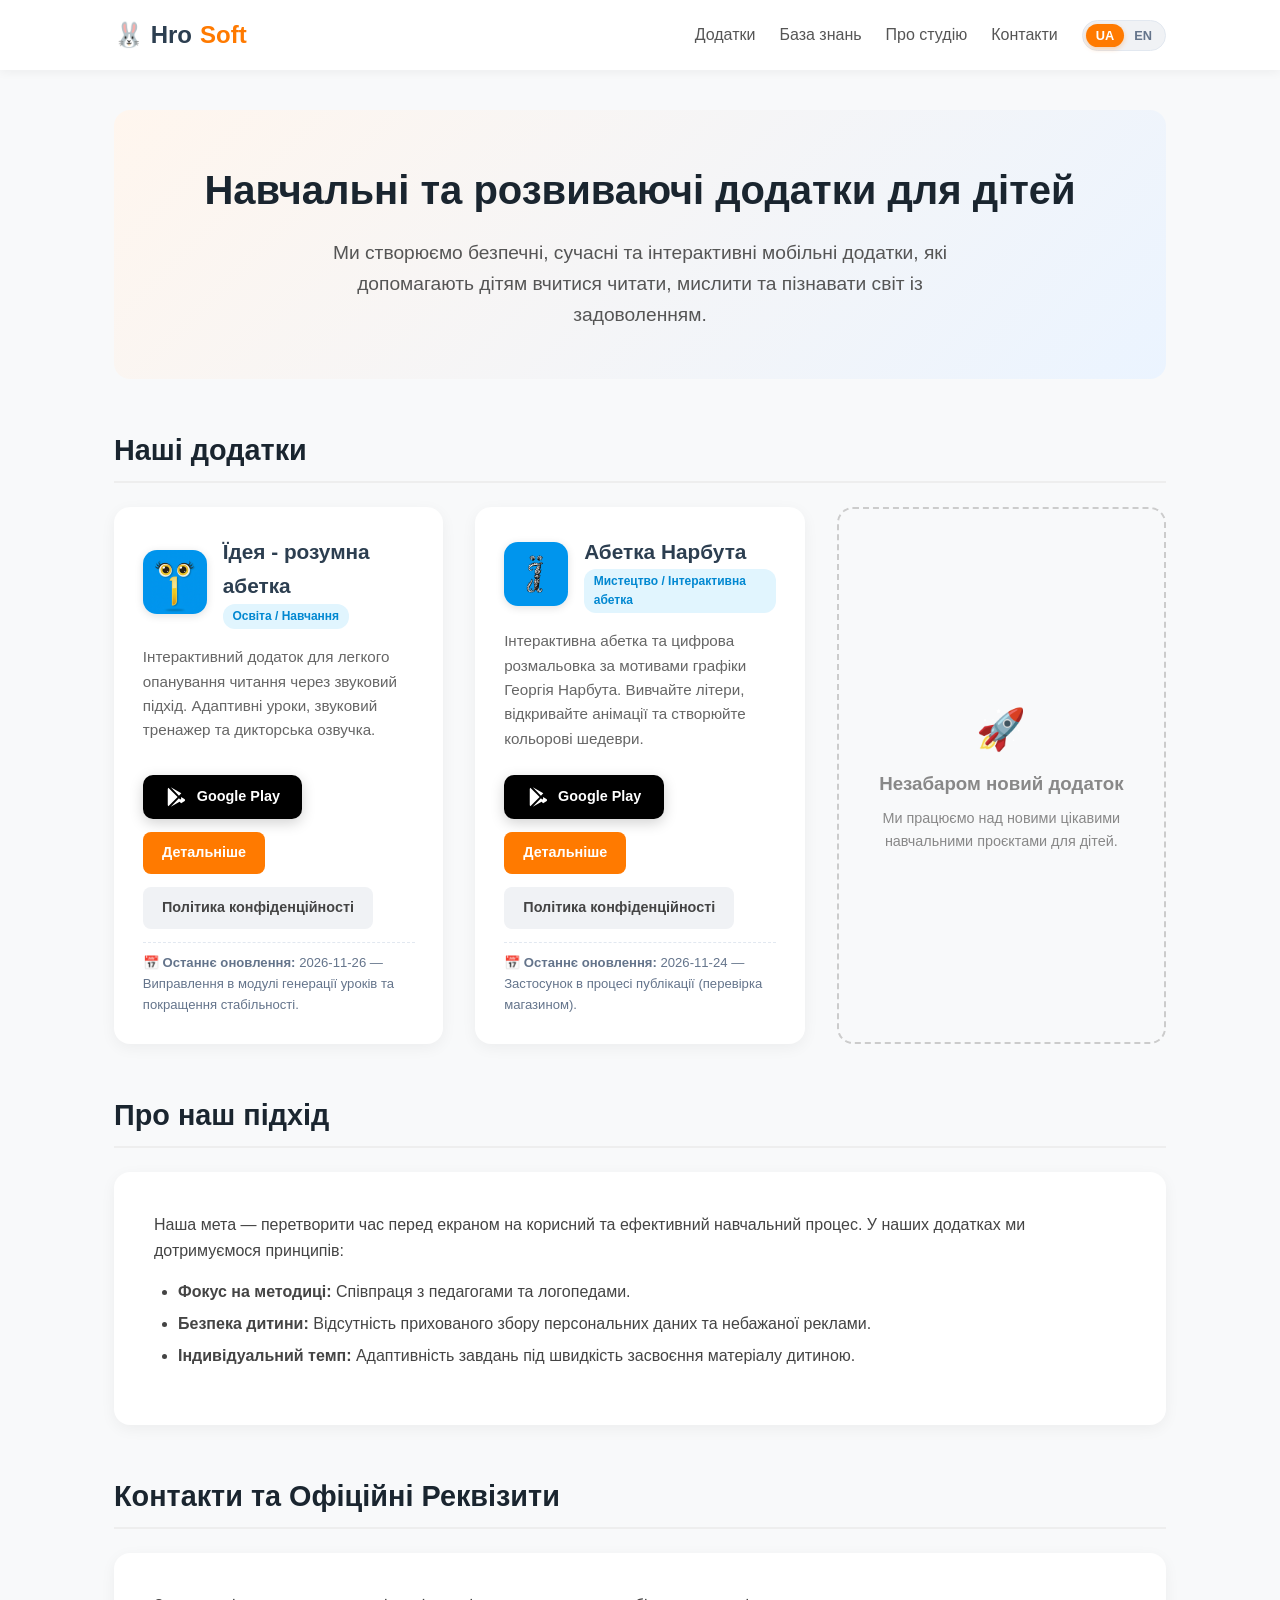
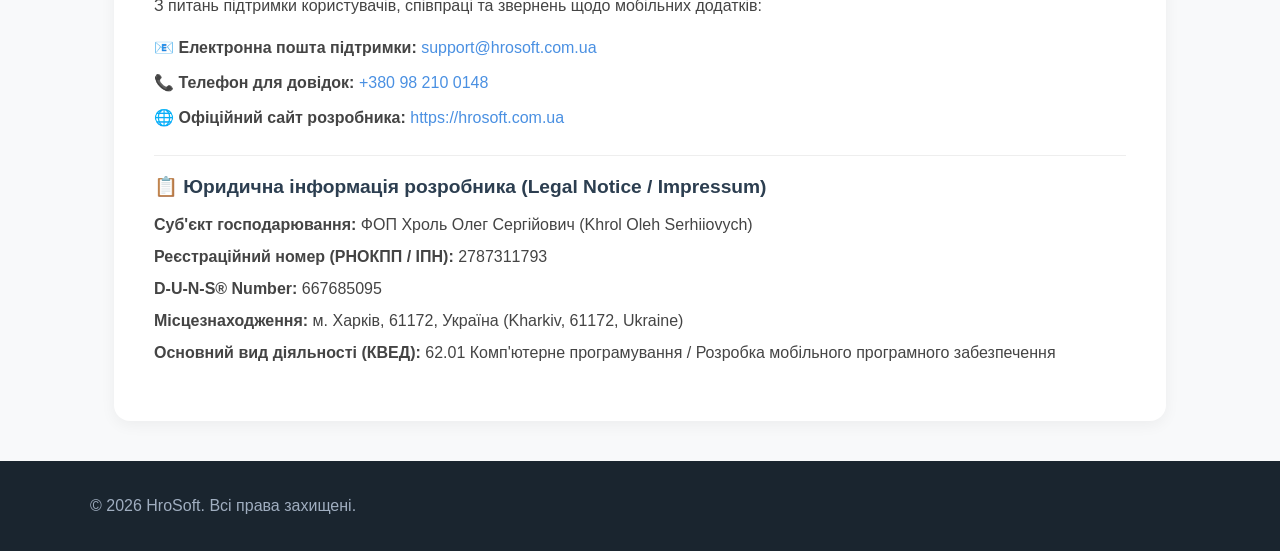
==== commit a260d965: "fix" ====
--- a/index.html
+++ b/index.html
@@ -16,6 +16,7 @@
       gtag('config', 'GTM-NR4KRRZS', { 'allow_google_signals': false });
     </script>
     <script src="js/lang-switcher.js" defer></script>
+    <script src="js/landing.js" defer></script>
     <script src="js/analytics.js" defer></script>
 </head>
 <body>
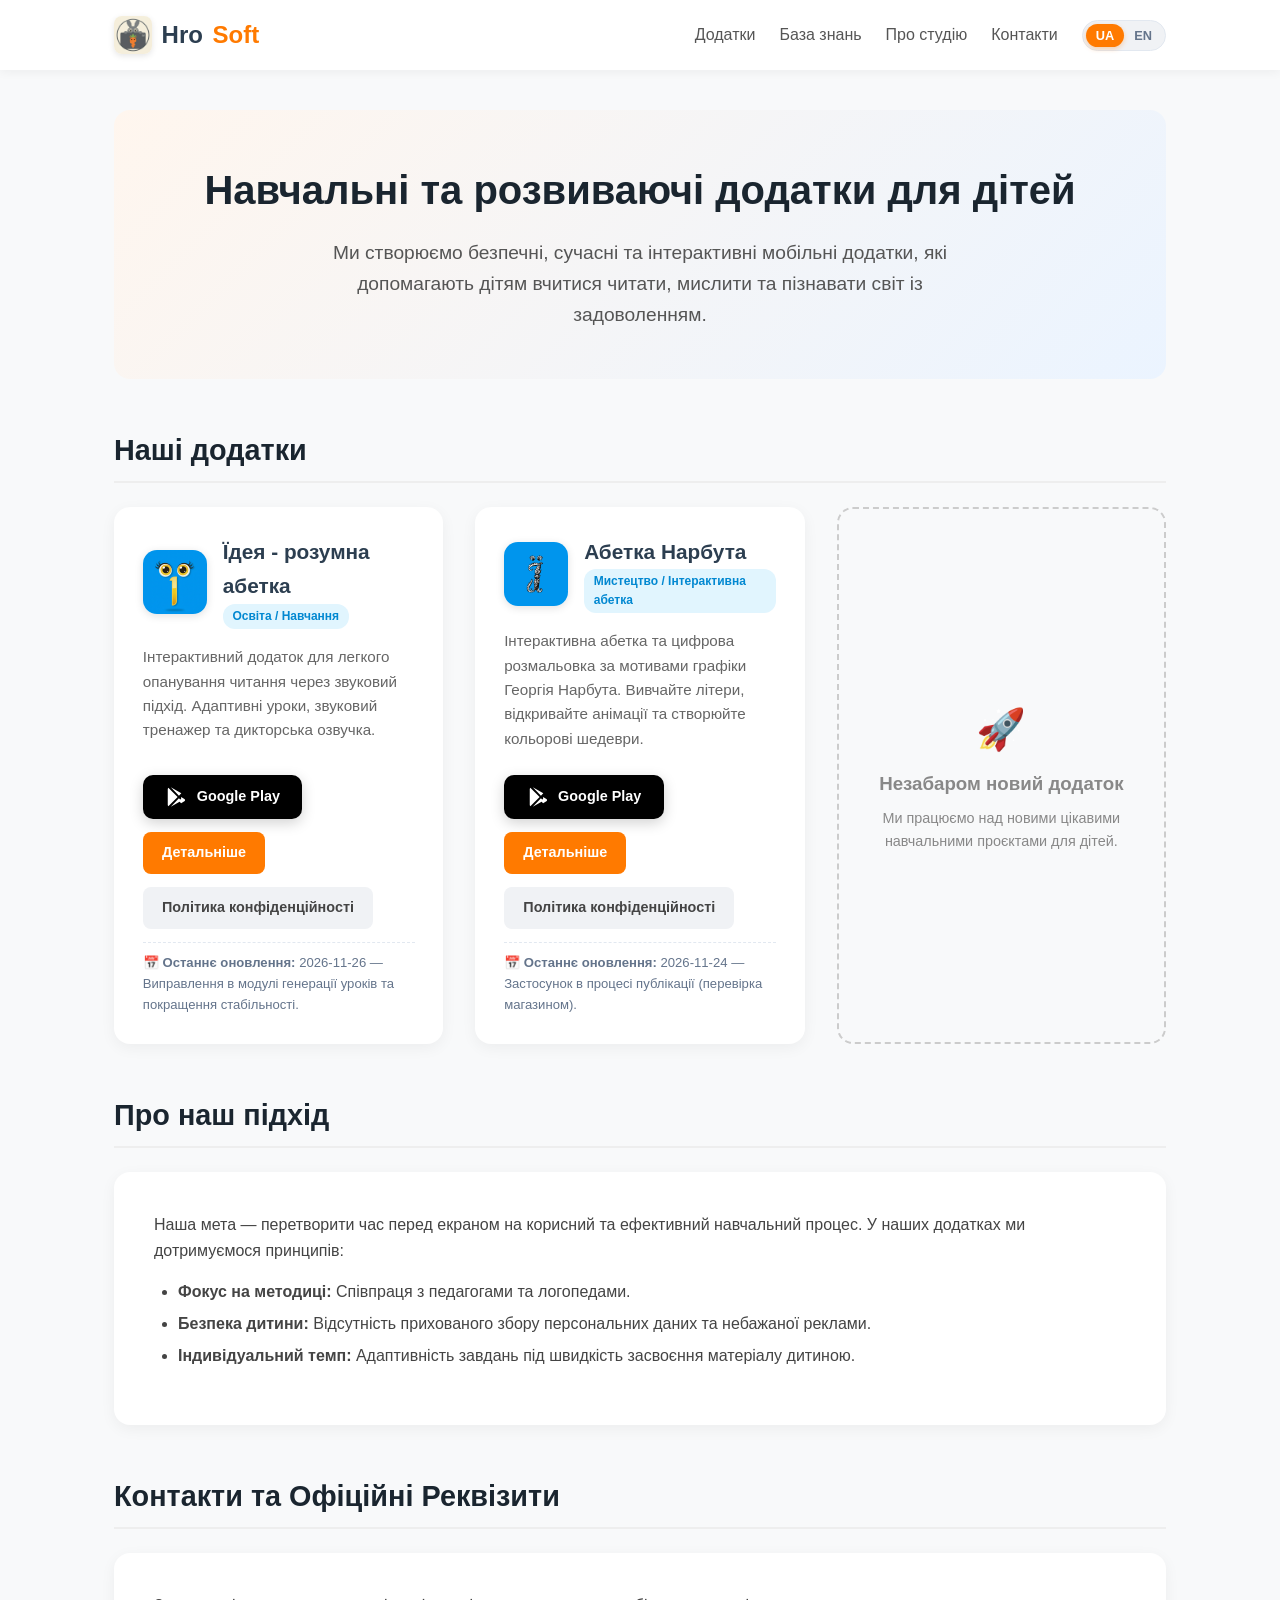
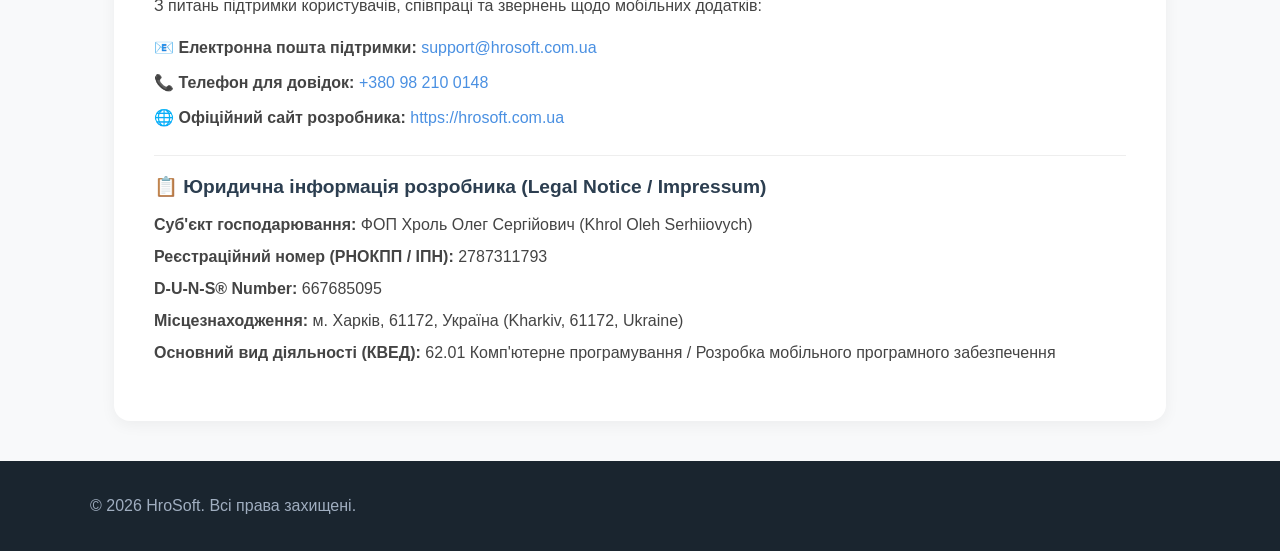
==== commit 57b4684e: "adding logo" ====
--- a/index.html
+++ b/index.html
@@ -24,9 +24,10 @@
     <!-- Header Navigation -->
     <header>
         <div class="nav-container">
-            <div class="logo">
-                🐰 Hro<span>Soft</span>
-            </div>
+            <a href="index.html" class="logo">
+                <img src="img/hrosoft_logo.jpg" alt="HroSoft">
+                Hro<span>Soft</span>
+            </a>
             <ul class="nav-links">
                 <li><a href="#apps" data-lang="uk">Додатки</a><a href="#apps" data-lang="en">Apps</a></li>
                 <li><a href="content/alphabet-for-kids/index.html" data-lang="uk">База знань</a><a href="content/alphabet-for-kids/index.html" data-lang="en">Knowledge Hub</a></li>
--- a/css/style.css
+++ b/css/style.css
@@ -50,7 +50,16 @@
     color: #2c3e50;
     display: flex;
     align-items: center;
-    gap: 0.5rem;
+    gap: 0.6rem;
+    text-decoration: none;
+}
+
+.logo img {
+    height: 38px;
+    width: 38px;
+    border-radius: 8px;
+    object-fit: cover;
+    box-shadow: 0 2px 6px rgba(0, 0, 0, 0.1);
 }
 
 .logo span {
